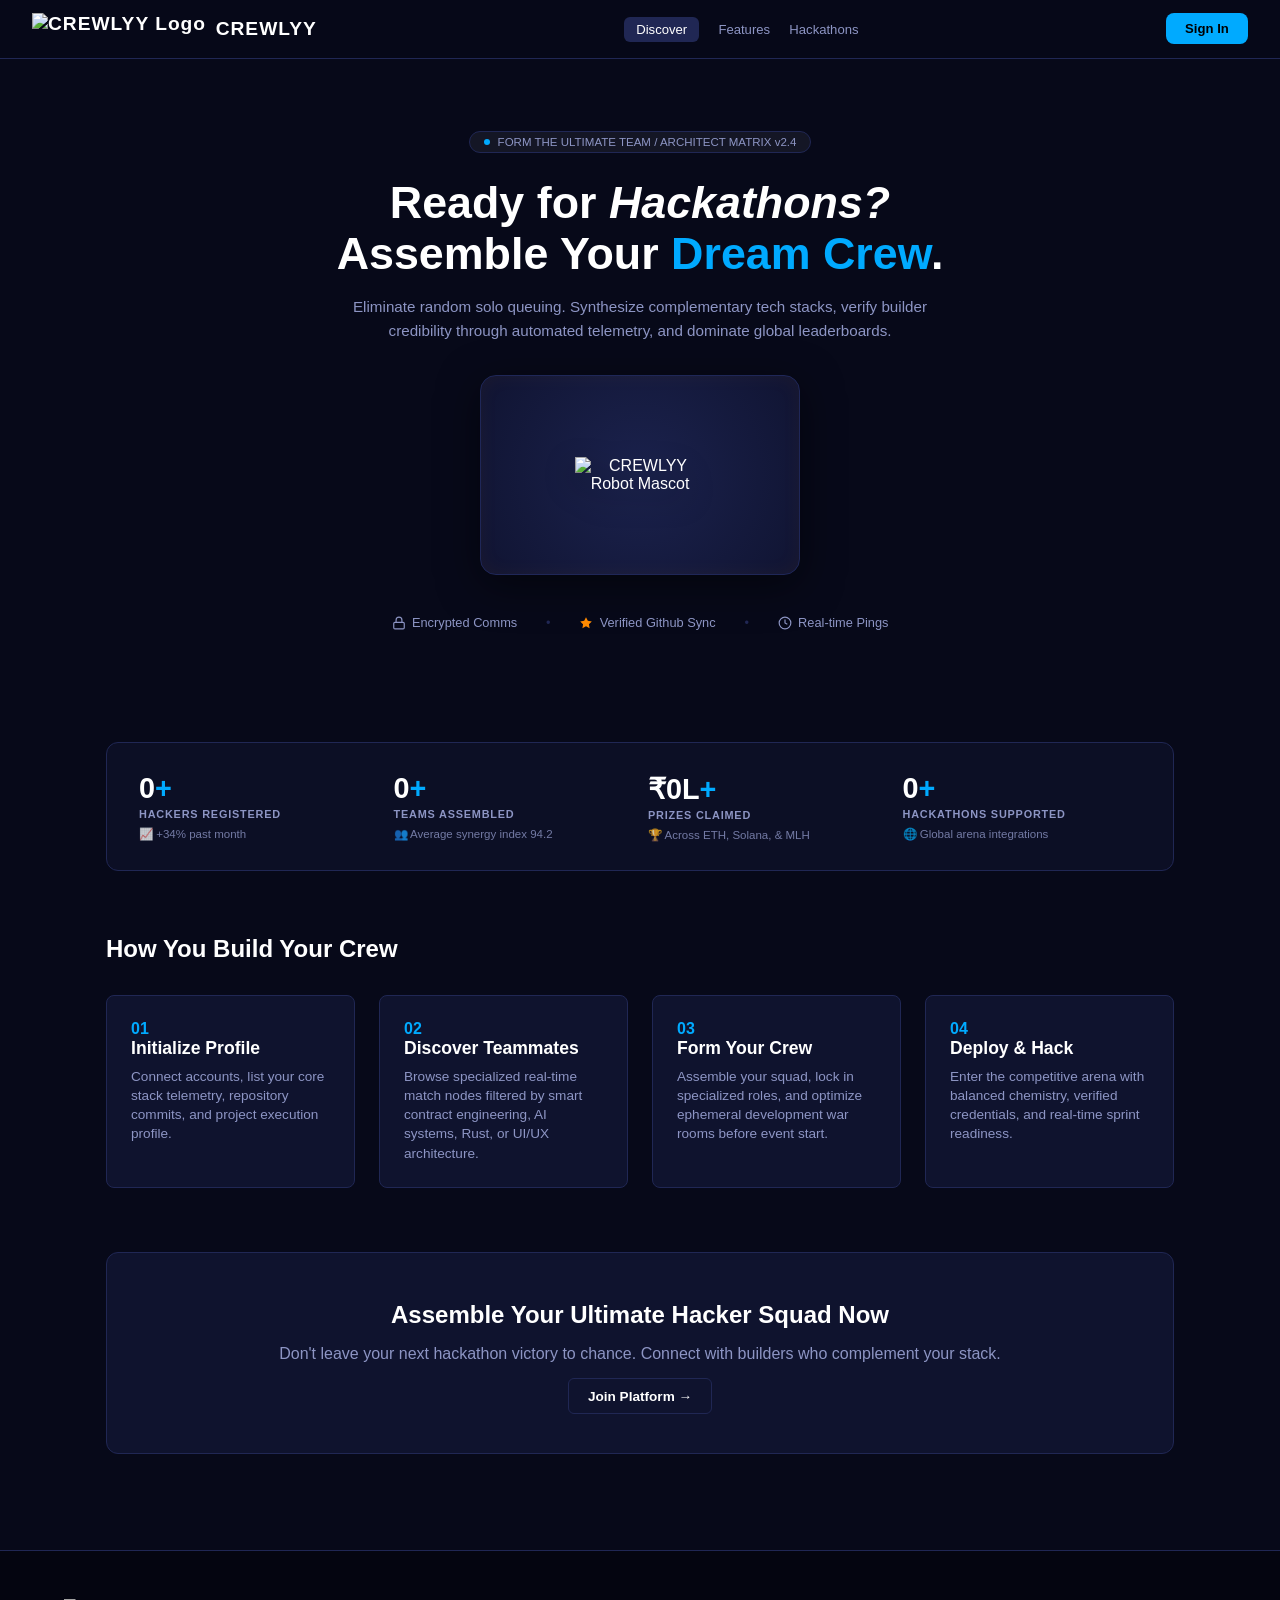
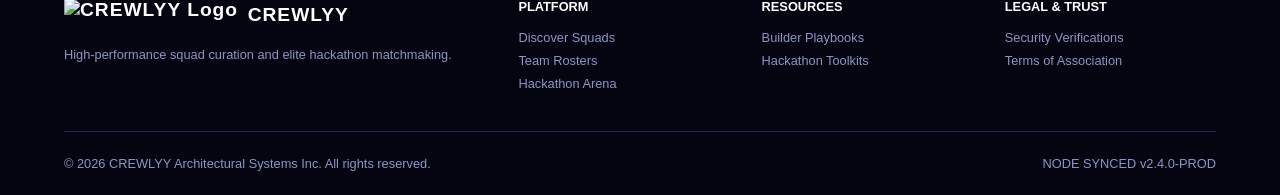
==== homepage.html @ 54bedab5 "feat: added home page" ====
<!DOCTYPE html>
<html lang="en">
<head>
  <meta charset="UTF-8">
  <meta name="viewport" content="width=device-width, initial-scale=1.0">
  <title>CREWLYY - Home</title>
  <style>
    :root {
      --bg-dark: #070919;
      --bg-card: #0f132e;
      --bg-input: #171c42;
      --primary-accent: #00aaff;
      --primary-accent-hover: #00aaff;
      --blue-accent: #202754;
      --text-main: #ffffff;
      --text-muted: #8d95c4;
      --border-color: #202754;
      --tag-bg: #1c2352;
    }

    * { box-sizing: border-box; margin: 0; padding: 0; font-family: -apple-system, BlinkMacSystemFont, "Segoe UI", Roboto, sans-serif; }
    body { background-color: var(--bg-dark); color: var(--text-main); min-height: 100vh; display: flex; flex-direction: column; }
    a { color: inherit; text-decoration: none; }

    .header {
      display: flex; align-items: center; justify-content: space-between;
      padding: 0.8rem 2rem; background-color: rgba(7, 9, 25, 0.95);
      border-bottom: 1px solid var(--border-color); position: sticky; top: 0; z-index: 1000;
    }
    .logo { font-weight: 800; font-size: 1.2rem; letter-spacing: 1px; color: #fff; display: flex; align-items: center; gap: 0.6rem; }
    .logo-img { height: 32px; width: auto; object-fit: contain; }
    .nav-links { display: flex; gap: 1.2rem; list-style: none; align-items: center; }
    .nav-links a { font-size: 0.82rem; color: var(--text-muted); transition: color 0.2s; }
    .nav-links a:hover, .nav-links a.active { color: #fff; }
    .nav-links a.discover-pill { background: var(--blue-accent); color: #fff; padding: 5px 12px; border-radius: 6px; }

    .btn-primary {
      background-color: var(--primary-accent); color: #000; font-weight: 700;
      padding: 0.75rem 1.6rem; border-radius: 8px; border: none; cursor: pointer;
      display: inline-flex; align-items: center; gap: 0.5rem; font-size: 0.85rem; transition: all 0.2s;
    }
    .btn-primary:hover { background-color: var(--primary-accent-hover); transform: translateY(-1px); }
    .btn-secondary { background-color: var(--bg-card); color: #fff; border: 1px solid var(--border-color); padding: 0.6rem 1.2rem; border-radius: 6px; cursor: pointer; font-size: 0.85rem; font-weight: 600; }

    .container { max-width: 1100px; margin: 0 auto; padding: 2rem 1rem; width: 100%; }
    .hero { text-align: center; padding: 2.5rem 1rem 1rem; }
    .hero-badge { display: inline-flex; align-items: center; gap: 0.5rem; background: rgba(255, 255, 255, 0.05); border: 1px solid var(--border-color); border-radius: 20px; padding: 4px 14px; font-size: 0.72rem; color: var(--text-muted); margin-bottom: 1.5rem; }
    .hero-badge span.dot { width: 6px; height: 6px; background-color: var(--primary-accent); border-radius: 50%; }
    .hero h1 { font-size: 2.8rem; margin-bottom: 1rem; font-weight: 700; }
    .hero h1 .highlight { color: var(--primary-accent); }
    .hero p { color: var(--text-muted); max-width: 620px; margin: 0 auto 2rem; line-height: 1.6; font-size: 0.95rem; }

    .hero-robot-card {
      width: 320px; height: 200px; background: radial-gradient(circle at center, #1b224d 0%, #101432 100%);
      border: 1px solid #1f2758; border-radius: 16px; margin: 0 auto 2.5rem;
      display: flex; align-items: center; justify-content: center;
      box-shadow: 0 10px 40px rgba(0,0,0,0.5), inset 0 0 20px rgba(255,138,0,0.05);
    }
    .hero-robot-card img { width: 130px; height: auto; filter: drop-shadow(0 10px 15px rgba(0,0,0,0.4)); }

    .hero-trust-bar { display: flex; justify-content: center; align-items: center; gap: 1.8rem; font-size: 0.8rem; color: var(--text-muted); margin-bottom: 4rem; }
    .hero-trust-item { display: flex; align-items: center; gap: 0.4rem; }

    .metrics-grid {
      display: grid; grid-template-columns: repeat(4, 1fr); gap: 1rem;
      background: rgba(15, 19, 46, 0.6); padding: 1.8rem 2rem; border-radius: 12px;
      border: 1px solid var(--border-color); margin: 2rem 0 4rem; text-align: left;
    }
    .metric-number { font-size: 1.8rem; font-weight: 700; color: #fff; margin-bottom: 0.2rem; }
    .metric-label { font-size: 0.68rem; color: var(--text-muted); letter-spacing: 0.8px; font-weight: 600; margin-bottom: 0.4rem; }
    .metric-sub { font-size: 0.72rem; color: var(--text-muted); opacity: 0.8; }

    .card-grid { display: grid; grid-template-columns: repeat(auto-fit, minmax(240px, 1fr)); gap: 1.5rem; margin: 2rem 0; }
    .card { background-color: var(--bg-card); border: 1px solid var(--border-color); border-radius: 8px; padding: 1.5rem; }
    .card h3 { margin-bottom: 0.5rem; font-size: 1.1rem; }
    .card p { color: var(--text-muted); font-size: 0.85rem; line-height: 1.4; }

    footer { margin-top: auto; background-color: #040510; border-top: 1px solid var(--border-color); padding: 3rem 4rem 1.5rem; font-size: 0.8rem; color: var(--text-muted); }
    .footer-grid { display: grid; grid-template-columns: 2fr 1fr 1fr 1fr; gap: 2rem; margin-bottom: 2rem; }
    .footer-col h4 { color: #fff; margin-bottom: 1rem; }
    .footer-col ul { list-style: none; }
    .footer-col ul li { margin-bottom: 0.5rem; }
    .footer-bottom { display: flex; justify-content: space-between; border-top: 1px solid var(--border-color); padding-top: 1.5rem; }

    @media (max-width: 900px) {
      .metrics-grid, .footer-grid { grid-template-columns: 1fr; }
      .header { padding: 1rem; flex-direction: column; gap: 1rem; }
    }
  </style>
</head>
<body>

  <header class="header">
    <a href="index.html" class="logo">
      <img src="https://raw.githubusercontent.com/LakshayaGoyat/My-Website/96bede6ef9c893cb49f377a97ad0f51a86cdd0f8/Robot.png" alt="CREWLYY Logo" class="logo-img">
      CREWLYY
    </a>
    <ul class="nav-links">
      <li><a href="discover.html" class="discover-pill">Discover</a></li>
      <li><a href="coming-soon.html">Features</a></li>
      <li><a href="coming-soon.html">Hackathons</a></li>
    </ul>
    <div class="nav-right">
      <a href="login.html" class="btn-primary" style="padding: 0.5rem 1.2rem; font-size:0.82rem;">Sign In</a>
    </div>
  </header>

  <main class="container">
    <section class="hero">
      <div class="hero-badge">
        <span class="dot"></span> FORM THE ULTIMATE TEAM / ARCHITECT MATRIX v2.4
      </div>
      
      <h1>Ready for <i>Hackathons?</i><br>Assemble Your <span class="highlight">Dream Crew</span>.</h1>
      <p>Eliminate random solo queuing. Synthesize complementary tech stacks, verify builder credibility through automated telemetry, and dominate global leaderboards.</p>

      <div class="hero-robot-card">
        <img src="https://raw.githubusercontent.com/LakshayaGoyat/My-Website/96bede6ef9c893cb49f377a97ad0f51a86cdd0f8/Robot.png" alt="CREWLYY Robot Mascot">
      </div>

      <div class="hero-trust-bar">
        <div class="hero-trust-item">
          <svg width="14" height="14" viewBox="0 0 24 24" fill="none" stroke="currentColor" stroke-width="2"><rect x="3" y="11" width="18" height="11" rx="2" ry="2"></rect><path d="M7 11V7a5 5 0 0 1 10 0v4"></path></svg>
          Encrypted Comms
        </div>
        <span style="color:var(--border-color);">•</span>
        <div class="hero-trust-item">
          <svg width="14" height="14" viewBox="0 0 24 24" fill="currentColor" color="#ff8a00"><path d="M12 2l3.09 6.26L22 9.27l-5 4.87 1.18 6.88L12 17.77l-6.18 3.25L7 14.14 2 9.27l6.91-1.01L12 2z"/></svg>
          Verified Github Sync
        </div>
        <span style="color:var(--border-color);">•</span>
        <div class="hero-trust-item">
          <svg width="14" height="14" viewBox="0 0 24 24" fill="none" stroke="currentColor" stroke-width="2"><circle cx="12" cy="12" r="10"></circle><polyline points="12 6 12 12 16 14"></polyline></svg>
          Real-time Pings
        </div>
      </div>
    </section>

    <div class="metrics-grid">
      <div>
        <div class="metric-number">0<span style="color:var(--primary-accent);">+</span></div>
        <div class="metric-label">HACKERS REGISTERED</div>
        <div class="metric-sub">📈 +34% past month</div>
      </div>
      <div>
        <div class="metric-number">0<span style="color:var(--primary-accent);">+</span></div>
        <div class="metric-label">TEAMS ASSEMBLED</div>
        <div class="metric-sub">👥 Average synergy index 94.2</div>
      </div>
      <div>
        <div class="metric-number">₹0L<span style="color:var(--primary-accent);">+</span></div>
        <div class="metric-label">PRIZES CLAIMED</div>
        <div class="metric-sub">🏆 Across ETH, Solana, & MLH</div>
      </div>
      <div>
        <div class="metric-number">0<span style="color:var(--primary-accent);">+</span></div>
        <div class="metric-label">HACKATHONS SUPPORTED</div>
        <div class="metric-sub">🌐 Global arena integrations</div>
      </div>
    </div>

    <section id="features" style="margin-top: 4rem;">
      <h2 style="font-size:1.5rem; margin-bottom:1.5rem;">How You Build Your Crew</h2>
      <div class="card-grid">
        <div class="card">
          <span style="color:var(--primary-accent); font-weight:bold;">01</span>
          <h3>Initialize Profile</h3>
          <p>Connect accounts, list your core stack telemetry, repository commits, and project execution profile.</p>
        </div>
        <div class="card">
          <span style="color:var(--primary-accent); font-weight:bold;">02</span>
          <h3>Discover Teammates</h3>
          <p>Browse specialized real-time match nodes filtered by smart contract engineering, AI systems, Rust, or UI/UX architecture.</p>
        </div>
        <div class="card">
          <span style="color:var(--primary-accent); font-weight:bold;">03</span>
          <h3>Form Your Crew</h3>
          <p>Assemble your squad, lock in specialized roles, and optimize ephemeral development war rooms before event start.</p>
        </div>
        <div class="card">
          <span style="color:var(--primary-accent); font-weight:bold;">04</span>
          <h3>Deploy & Hack</h3>
          <p>Enter the competitive arena with balanced chemistry, verified credentials, and real-time sprint readiness.</p>
        </div>
      </div>
    </section>

    <section style="background: var(--bg-card); padding: 3rem; border-radius:12px; border:1px solid var(--border-color); text-align:center; margin: 4rem 0;">
      <h2>Assemble Your Ultimate Hacker Squad Now</h2>
      <p style="color:var(--text-muted); margin: 1rem 0 1.5rem;">Don't leave your next hackathon victory to chance. Connect with builders who complement your stack.</p>
      <a href="login.html" class="btn-secondary">Join Platform &rarr;</a>
    </section>
  </main>

  <footer>
    <div class="footer-grid">
      <div class="footer-col">
        <div class="logo" style="margin-bottom:1rem;">
          <img src="https://raw.githubusercontent.com/LakshayaGoyat/My-Website/96bede6ef9c893cb49f377a97ad0f51a86cdd0f8/Robot.png" alt="CREWLYY Logo" class="logo-img">
          CREWLYY
        </div>
        <p>High-performance squad curation and elite hackathon matchmaking.</p>
      </div>
      <div class="footer-col">
        <h4>PLATFORM</h4>
        <ul>
          <li><a href="discover.html">Discover Squads</a></li>
          <li><a href="builder.html">Team Rosters</a></li>
          <li><a href="coming-soon.html">Hackathon Arena</a></li>
        </ul>
      </div>
      <div class="footer-col">
        <h4>RESOURCES</h4>
        <ul>
          <li><a href="coming-soon.html">Builder Playbooks</a></li>
          <li><a href="coming-soon.html">Hackathon Toolkits</a></li>
        </ul>
      </div>
      <div class="footer-col">
        <h4>LEGAL & TRUST</h4>
        <ul>
          <li><a href="coming-soon.html">Security Verifications</a></li>
          <li><a href="coming-soon.html">Terms of Association</a></li>
        </ul>
      </div>
    </div>
    <div class="footer-bottom">
      <div>© 2026 CREWLYY Architectural Systems Inc. All rights reserved.</div>
      <div>NODE SYNCED v2.4.0-PROD</div>
    </div>
  </footer>

</body>
</html>
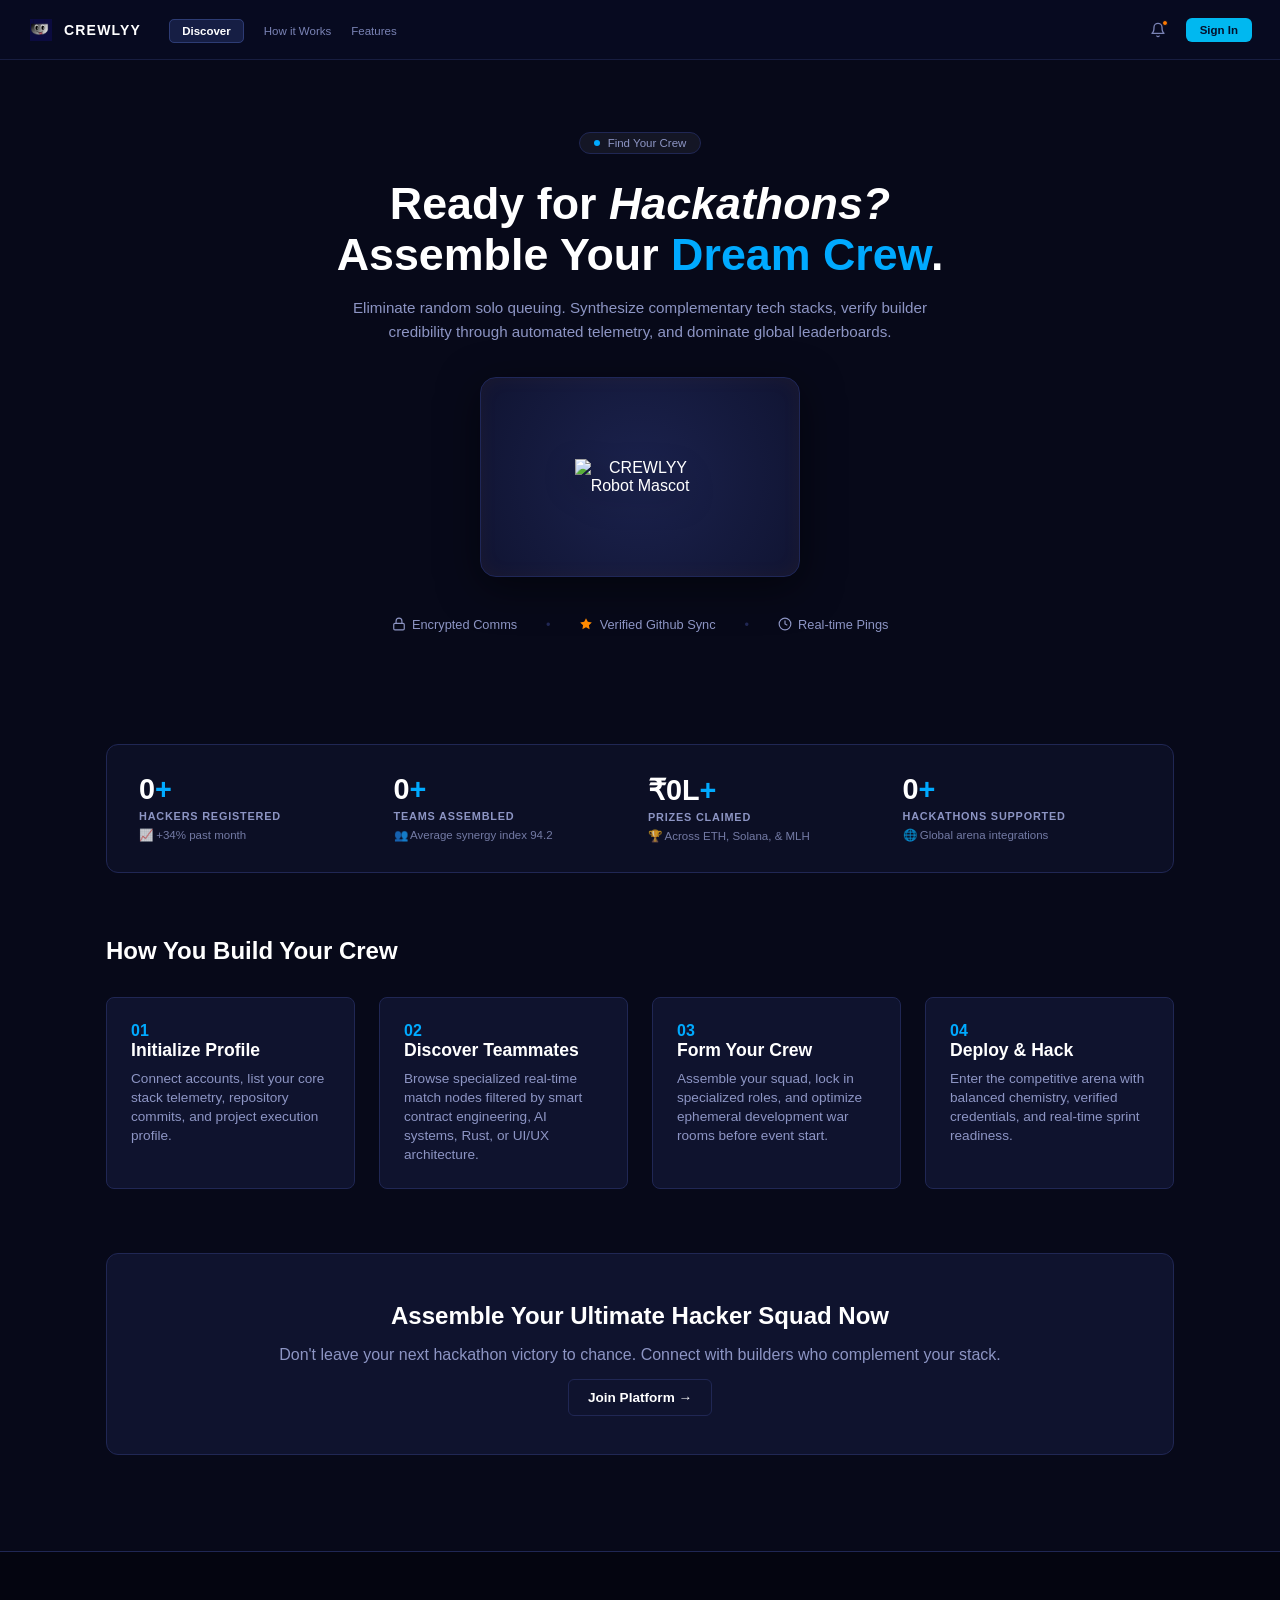
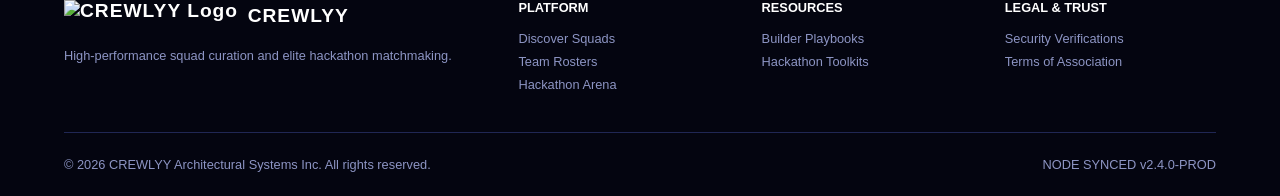
==== commit 7fe181d9: "feat: added profile page and uniform navbar" ====
--- a/homepage.html
+++ b/homepage.html
@@ -3,7 +3,8 @@
 <head>
   <meta charset="UTF-8">
   <meta name="viewport" content="width=device-width, initial-scale=1.0">
-  <title>CREWLYY - Home</title>
+  <link rel="stylesheet" href="css/navbar.css">
+  <script src="js/navbar.js" defer></script>
   <style>
     :root {
       --bg-dark: #070919;
@@ -90,25 +91,67 @@
 </head>
 <body>
 
-  <header class="header">
-    <a href="index.html" class="logo">
-      <img src="https://raw.githubusercontent.com/LakshayaGoyat/My-Website/96bede6ef9c893cb49f377a97ad0f51a86cdd0f8/Robot.png" alt="CREWLYY Logo" class="logo-img">
-      CREWLYY
-    </a>
-    <ul class="nav-links">
-      <li><a href="discover.html" class="discover-pill">Discover</a></li>
-      <li><a href="coming-soon.html">Features</a></li>
-      <li><a href="coming-soon.html">Hackathons</a></li>
-    </ul>
-    <div class="nav-right">
-      <a href="login.html" class="btn-primary" style="padding: 0.5rem 1.2rem; font-size:0.82rem;">Sign In</a>
-    </div>
+  <!-- Top Global Navigation Bar -->
+  <header class="tb-navbar">
+    <div class="tb-nav-left">
+      <a href="homepage.html" class="tb-brand" aria-label="Crewlyy Home">
+        <div class="tb-brand-logo">
+          <img src="images/robot_logo.png" alt="Crewlyy Mascot" width="22" height="22">
+        </div>
+        <span class="tb-brand-name">CREWLYY</span>
+      </a>
+
+      <nav aria-label="Main Navigation">
+        <ul class="tb-nav-links">
+          <li class="tb-nav-item active-box"><a href="homepage.html">Discover</a></li>
+          <li class="tb-nav-item"><a href="#features">How it Works</a></li>
+          <li class="tb-nav-item"><a href="#features">Features</a></li>
+        
+        </ul>
+      </nav>
+    </div>
+
+    <div class="tb-nav-right">
+      <!-- Search Input -->
+      <!-- <div class="tb-search-box" role="search">
+        <svg width="13" height="13" viewBox="0 0 24 24" fill="none" stroke="currentColor" stroke-width="2.5" stroke-linecap="round" stroke-linejoin="round" aria-hidden="true">
+          <circle cx="11" cy="11" r="8"></circle>
+          <line x1="21" y1="21" x2="16.65" y2="16.65"></line>
+        </svg>
+        <input type="text" class="tb-search-input" id="global-search" placeholder="Search teams, projects..." aria-label="Search teams, projects">
+        <kbd class="tb-kbd">⌘ K</kbd>
+      </div> -->
+
+      <!-- Notifications -->
+      <button class="tb-notification-btn" id="notif-btn" type="button" aria-label="Notifications">
+        <svg width="16" height="16" viewBox="0 0 24 24" fill="none" stroke="currentColor" stroke-width="2" stroke-linecap="round" stroke-linejoin="round" aria-hidden="true">
+          <path d="M18 8A6 6 0 0 0 6 8c0 7-3 9-3 9h18s-3-2-3-9"></path>
+          <path d="M13.73 21a2 2 0 0 1-3.46 0"></path>
+        </svg>
+        <span class="tb-notif-dot" aria-hidden="true"></span>
+      </button>
+
+      <!-- Create Team Button -->
+      <button class="tb-btn-create-team" id="create-team-btn" type="button" onclick="window.location.href='login.html'">
+        Sign In
+      </button>
+
+      <!-- User Profile
+      <div class="tb-user-profile" id="user-profile-menu" tabindex="0" role="button" aria-haspopup="true" aria-expanded="false" aria-label="User profile: Alex Morgan" onclick="window.location.href='profile.html'">
+        <img src="images/robot_logo.png" alt="Alex Morgan avatar" class="tb-user-avatar">
+        <div class="tb-user-meta">
+          <span class="tb-user-name">Alex Morgan</span>
+          <span class="tb-user-role">Lead Architect</span>
+        </div>
+        <span class="tb-user-chevron" aria-hidden="true">⌄</span>
+      </div>
+    </div> -->
   </header>
 
   <main class="container">
     <section class="hero">
       <div class="hero-badge">
-        <span class="dot"></span> FORM THE ULTIMATE TEAM / ARCHITECT MATRIX v2.4
+        <span class="dot"></span> Find Your Crew
       </div>
       
       <h1>Ready for <i>Hackathons?</i><br>Assemble Your <span class="highlight">Dream Crew</span>.</h1>
--- a/css/navbar.css
+++ b/css/navbar.css
@@ -0,0 +1,297 @@
+/* ==========================================================================
+   CREWLYY — Global Unified Navbar Styles
+   Standardized across all application pages
+   ========================================================================== */
+
+:root {
+  --tb-nav-bg: #070a20;
+  --tb-nav-border: rgba(40, 48, 96, 0.5);
+  --tb-nav-text-muted: #7a83b5;
+  --tb-nav-text-white: #ffffff;
+  --tb-nav-cyan: #00b8f0;
+  --tb-nav-cyan-hover: #1fd2ff;
+  --tb-nav-cyan-glow: rgba(0, 184, 240, 0.4);
+}
+
+.tb-navbar {
+  background: var(--tb-nav-bg);
+  border-bottom: 1px solid var(--tb-nav-border);
+  height: 60px;
+  padding: 0 28px;
+  display: flex;
+  align-items: center;
+  justify-content: space-between;
+  position: sticky;
+  top: 0;
+  z-index: 1000;
+  font-family: 'Inter', -apple-system, BlinkMacSystemFont, "Segoe UI", Roboto, sans-serif;
+  box-sizing: border-box;
+}
+
+.tb-navbar *,
+.tb-navbar *::before,
+.tb-navbar *::after {
+  box-sizing: border-box;
+}
+
+.tb-nav-left {
+  display: flex;
+  align-items: center;
+  gap: 28px;
+}
+
+.tb-brand {
+  display: flex;
+  align-items: center;
+  gap: 10px;
+  text-decoration: none;
+  cursor: pointer;
+  flex-shrink: 0;
+}
+
+.tb-brand-logo {
+  width: 26px;
+  height: 26px;
+  display: flex;
+  align-items: center;
+  justify-content: center;
+}
+
+.tb-brand-logo img {
+  width: 22px;
+  height: 22px;
+  object-fit: contain;
+  display: block;
+}
+
+.tb-brand-name {
+  color: var(--tb-nav-text-white);
+  font-size: 14px;
+  font-weight: 800;
+  letter-spacing: 1.2px;
+  font-family: 'Space Grotesk', 'Inter', sans-serif;
+}
+
+.tb-nav-links {
+  display: flex;
+  align-items: center;
+  gap: 20px;
+  list-style: none;
+  margin: 0;
+  padding: 0;
+}
+
+.tb-nav-item a {
+  color: var(--tb-nav-text-muted);
+  font-size: 11.5px;
+  font-weight: 500;
+  text-decoration: none;
+  transition: color 0.2s ease;
+  white-space: nowrap;
+}
+
+.tb-nav-item a:hover {
+  color: var(--tb-nav-text-white);
+}
+
+.tb-nav-item.active-box a {
+  background: rgba(32, 42, 88, 0.65);
+  border: 1px solid rgba(75, 95, 175, 0.45);
+  border-radius: 5px;
+  padding: 5px 12px;
+  color: var(--tb-nav-text-white);
+  font-weight: 600;
+}
+
+.tb-nav-right {
+  display: flex;
+  align-items: center;
+  gap: 14px;
+}
+
+.tb-search-box {
+  background: #0e1234;
+  border: 1px solid rgba(45, 55, 110, 0.6);
+  border-radius: 6px;
+  padding: 5px 10px 5px 12px;
+  display: flex;
+  align-items: center;
+  gap: 8px;
+  width: 210px;
+  transition: border-color 0.2s, background 0.2s;
+}
+
+.tb-search-box:focus-within {
+  border-color: var(--tb-nav-cyan);
+  background: #111640;
+}
+
+.tb-search-box svg {
+  color: #6a73a6;
+  flex-shrink: 0;
+}
+
+.tb-search-input {
+  background: transparent;
+  border: none;
+  outline: none;
+  color: var(--tb-nav-text-white);
+  font-size: 11px;
+  width: 100%;
+  font-family: inherit;
+}
+
+.tb-search-input::placeholder {
+  color: #6a73a6;
+}
+
+.tb-kbd {
+  background: #151b44;
+  border: 1px solid #232c66;
+  border-radius: 4px;
+  padding: 1px 5px;
+  font-size: 10px;
+  color: #7a83b5;
+  font-family: inherit;
+  flex-shrink: 0;
+  user-select: none;
+}
+
+.tb-notification-btn {
+  background: transparent;
+  border: none;
+  cursor: pointer;
+  position: relative;
+  display: flex;
+  align-items: center;
+  justify-content: center;
+  padding: 6px;
+  color: var(--tb-nav-text-muted);
+  transition: color 0.2s;
+}
+
+.tb-notification-btn:hover {
+  color: var(--tb-nav-text-white);
+}
+
+.tb-notif-dot {
+  position: absolute;
+  top: 4px;
+  right: 4px;
+  width: 6px;
+  height: 6px;
+  background-color: #ff7a00;
+  border-radius: 50%;
+  border: 1px solid var(--tb-nav-bg);
+}
+
+.tb-btn-create-team {
+  background: var(--tb-nav-cyan);
+  color: #04112c;
+  border: none;
+  border-radius: 6px;
+  padding: 6px 14px;
+  font-size: 11.5px;
+  font-weight: 700;
+  cursor: pointer;
+  display: inline-flex;
+  align-items: center;
+  justify-content: center;
+  white-space: nowrap;
+  text-decoration: none;
+  transition: background 0.2s, box-shadow 0.2s, transform 0.15s;
+  font-family: inherit;
+}
+
+.tb-btn-create-team:hover {
+  background: var(--tb-nav-cyan-hover);
+  box-shadow: 0 0 14px var(--tb-nav-cyan-glow);
+  transform: translateY(-1px);
+}
+
+.tb-user-profile {
+  display: flex;
+  align-items: center;
+  gap: 9px;
+  cursor: pointer;
+  padding: 4px 10px;
+  border-radius: 8px;
+  background: rgba(18, 22, 54, 0.6);
+  border: 1px solid rgba(48, 58, 120, 0.35);
+  transition: background 0.2s, border-color 0.2s, box-shadow 0.2s;
+  user-select: none;
+  text-decoration: none;
+}
+
+.tb-user-profile:hover {
+  background: rgba(30, 38, 88, 0.65);
+  border-color: rgba(80, 100, 190, 0.55);
+  box-shadow: 0 0 12px rgba(40, 60, 140, 0.25);
+}
+
+.tb-user-profile:focus-visible {
+  outline: 2px solid var(--tb-nav-cyan);
+  outline-offset: 2px;
+}
+
+.tb-user-avatar {
+  width: 26px;
+  height: 26px;
+  border-radius: 50%;
+  object-fit: cover;
+  border: 1px solid #2b3678;
+  display: block;
+}
+
+.tb-user-meta {
+  display: flex;
+  flex-direction: column;
+  line-height: 1.25;
+}
+
+.tb-user-name {
+  color: var(--tb-nav-text-white);
+  font-size: 11px;
+  font-weight: 600;
+  white-space: nowrap;
+}
+
+.tb-user-role {
+  color: var(--tb-nav-text-muted);
+  font-size: 9px;
+  white-space: nowrap;
+}
+
+.tb-user-chevron {
+  color: var(--tb-nav-text-muted);
+  font-size: 10px;
+  margin-left: 2px;
+}
+
+@media (max-width: 1080px) {
+  .tb-nav-links {
+    gap: 12px;
+  }
+  .tb-search-box {
+    width: 160px;
+  }
+}
+
+@media (max-width: 860px) {
+  .tb-navbar {
+    padding: 0 16px;
+    height: auto;
+    min-height: 56px;
+    flex-wrap: wrap;
+    gap: 10px;
+  }
+  .tb-nav-links {
+    order: 3;
+    width: 100%;
+    overflow-x: auto;
+    padding-bottom: 6px;
+  }
+  .tb-search-box {
+    display: none;
+  }
+}
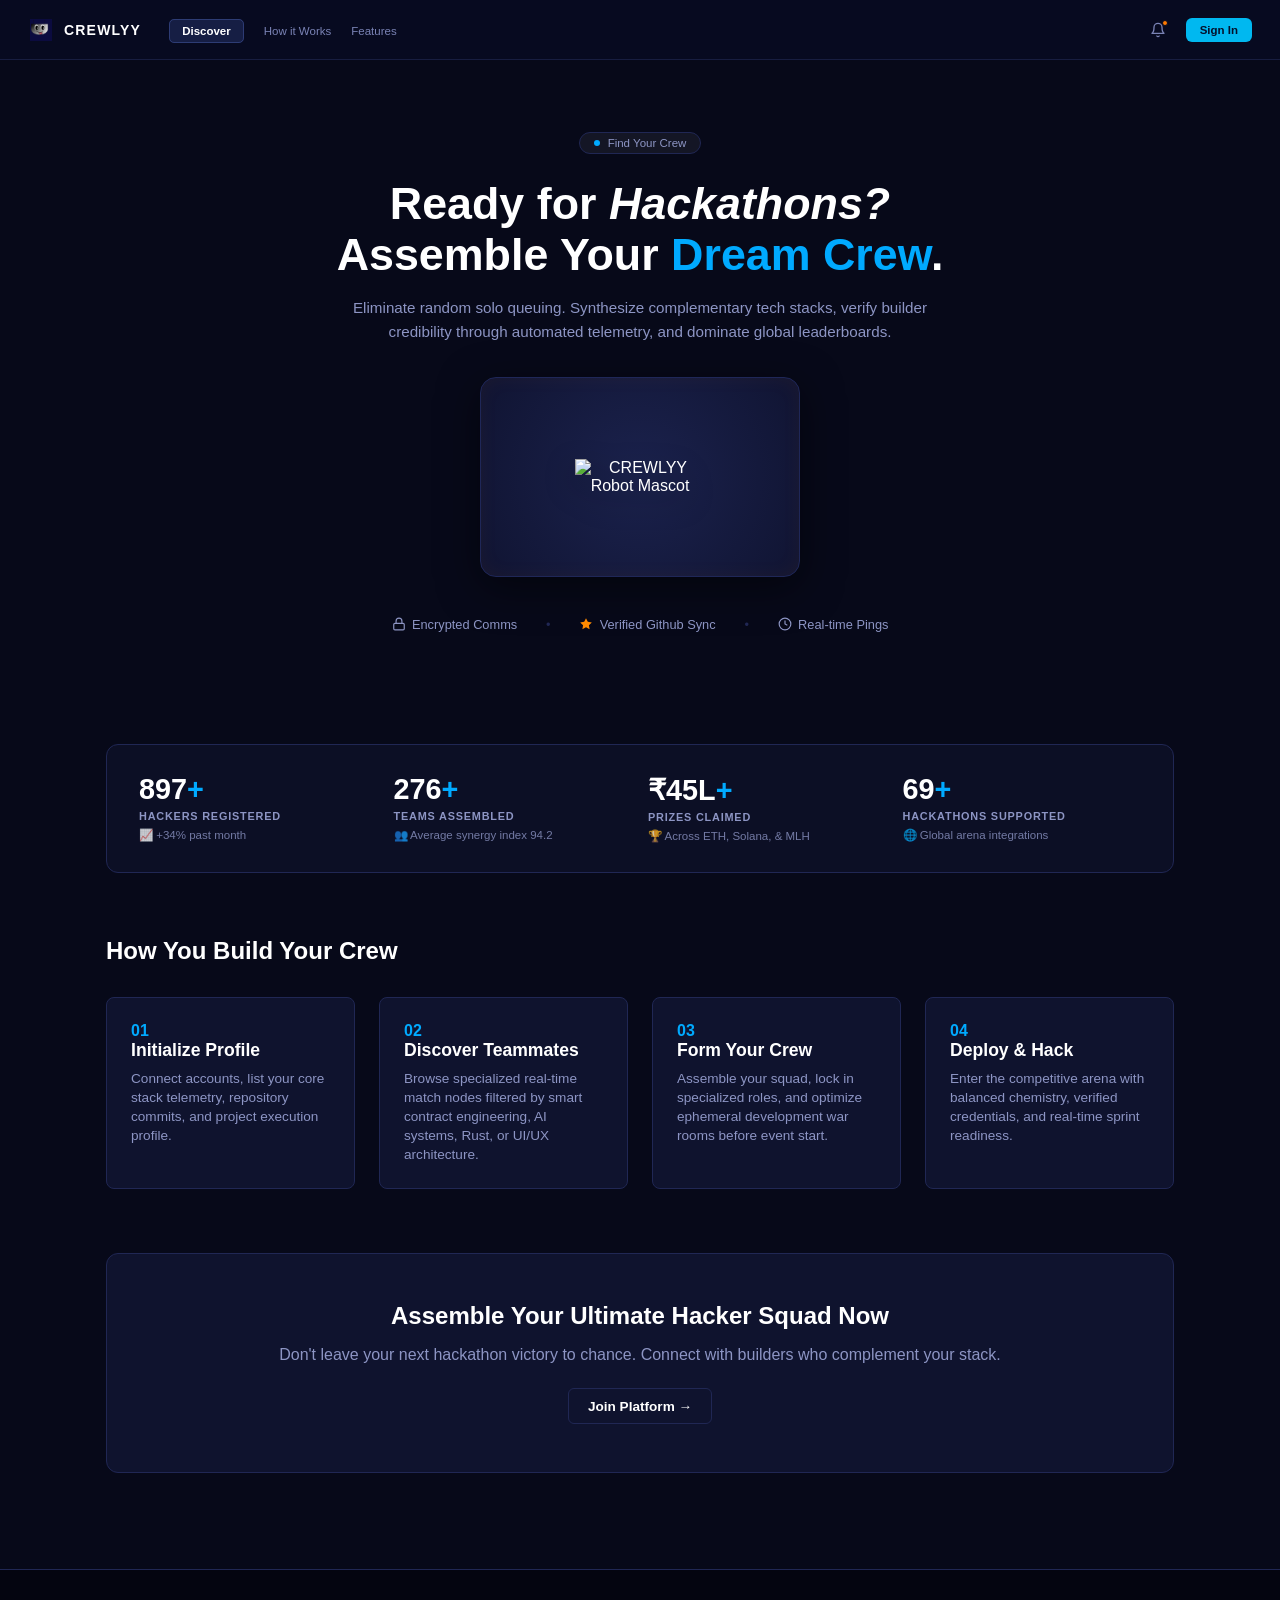
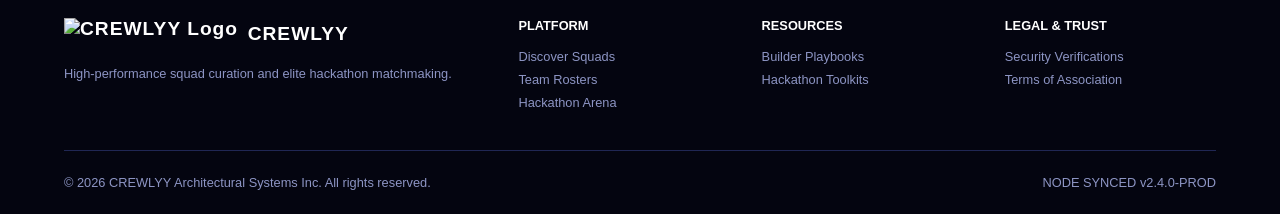
==== commit 041b24fe: "feat: separating js from html and css" ====
--- a/homepage.html
+++ b/homepage.html
@@ -3,8 +3,10 @@
 <head>
   <meta charset="UTF-8">
   <meta name="viewport" content="width=device-width, initial-scale=1.0">
+  <title>CREWLYY - Assemble Your Dream Crew</title>
   <link rel="stylesheet" href="css/navbar.css">
   <script src="js/navbar.js" defer></script>
+  <script src="js/homepage.js" defer></script>
   <style>
     :root {
       --bg-dark: #070919;
@@ -20,6 +22,7 @@
     }
 
     * { box-sizing: border-box; margin: 0; padding: 0; font-family: -apple-system, BlinkMacSystemFont, "Segoe UI", Roboto, sans-serif; }
+    html { scroll-behavior: smooth; }
     body { background-color: var(--bg-dark); color: var(--text-main); min-height: 100vh; display: flex; flex-direction: column; }
     a { color: inherit; text-decoration: none; }
 
@@ -41,7 +44,7 @@
       display: inline-flex; align-items: center; gap: 0.5rem; font-size: 0.85rem; transition: all 0.2s;
     }
     .btn-primary:hover { background-color: var(--primary-accent-hover); transform: translateY(-1px); }
-    .btn-secondary { background-color: var(--bg-card); color: #fff; border: 1px solid var(--border-color); padding: 0.6rem 1.2rem; border-radius: 6px; cursor: pointer; font-size: 0.85rem; font-weight: 600; }
+    .btn-secondary { background-color: var(--bg-card); color: #fff; border: 1px solid var(--border-color); padding: 0.6rem 1.2rem; border-radius: 6px; cursor: pointer; font-size: 0.85rem; font-weight: 600; display: inline-block; }
 
     .container { max-width: 1100px; margin: 0 auto; padding: 2rem 1rem; width: 100%; }
     .hero { text-align: center; padding: 2.5rem 1rem 1rem; }
@@ -87,6 +90,7 @@
       .metrics-grid, .footer-grid { grid-template-columns: 1fr; }
       .header { padding: 1rem; flex-direction: column; gap: 1rem; }
     }
+    
   </style>
 </head>
 <body>
@@ -106,22 +110,11 @@
           <li class="tb-nav-item active-box"><a href="homepage.html">Discover</a></li>
           <li class="tb-nav-item"><a href="#features">How it Works</a></li>
           <li class="tb-nav-item"><a href="#features">Features</a></li>
-        
         </ul>
       </nav>
     </div>
 
     <div class="tb-nav-right">
-      <!-- Search Input -->
-      <!-- <div class="tb-search-box" role="search">
-        <svg width="13" height="13" viewBox="0 0 24 24" fill="none" stroke="currentColor" stroke-width="2.5" stroke-linecap="round" stroke-linejoin="round" aria-hidden="true">
-          <circle cx="11" cy="11" r="8"></circle>
-          <line x1="21" y1="21" x2="16.65" y2="16.65"></line>
-        </svg>
-        <input type="text" class="tb-search-input" id="global-search" placeholder="Search teams, projects..." aria-label="Search teams, projects">
-        <kbd class="tb-kbd">⌘ K</kbd>
-      </div> -->
-
       <!-- Notifications -->
       <button class="tb-notification-btn" id="notif-btn" type="button" aria-label="Notifications">
         <svg width="16" height="16" viewBox="0 0 24 24" fill="none" stroke="currentColor" stroke-width="2" stroke-linecap="round" stroke-linejoin="round" aria-hidden="true">
@@ -131,21 +124,11 @@
         <span class="tb-notif-dot" aria-hidden="true"></span>
       </button>
 
-      <!-- Create Team Button -->
-      <button class="tb-btn-create-team" id="create-team-btn" type="button" onclick="window.location.href='login.html'">
+      <!-- Sign In Button (Controlled by js/main.js) -->
+      <button class="tb-btn-create-team" id="create-team-btn" type="button">
         Sign In
       </button>
-
-      <!-- User Profile
-      <div class="tb-user-profile" id="user-profile-menu" tabindex="0" role="button" aria-haspopup="true" aria-expanded="false" aria-label="User profile: Alex Morgan" onclick="window.location.href='profile.html'">
-        <img src="images/robot_logo.png" alt="Alex Morgan avatar" class="tb-user-avatar">
-        <div class="tb-user-meta">
-          <span class="tb-user-name">Alex Morgan</span>
-          <span class="tb-user-role">Lead Architect</span>
-        </div>
-        <span class="tb-user-chevron" aria-hidden="true">⌄</span>
-      </div>
-    </div> -->
+    </div>
   </header>
 
   <main class="container">
@@ -181,22 +164,22 @@
 
     <div class="metrics-grid">
       <div>
-        <div class="metric-number">0<span style="color:var(--primary-accent);">+</span></div>
+        <div class="metric-number"><span class="counter" data-target="1250">0</span><span style="color:var(--primary-accent);">+</span></div>
         <div class="metric-label">HACKERS REGISTERED</div>
         <div class="metric-sub">📈 +34% past month</div>
       </div>
       <div>
-        <div class="metric-number">0<span style="color:var(--primary-accent);">+</span></div>
+        <div class="metric-number"><span class="counter" data-target="340">0</span><span style="color:var(--primary-accent);">+</span></div>
         <div class="metric-label">TEAMS ASSEMBLED</div>
         <div class="metric-sub">👥 Average synergy index 94.2</div>
       </div>
       <div>
-        <div class="metric-number">₹0L<span style="color:var(--primary-accent);">+</span></div>
+        <div class="metric-number">₹<span class="counter" data-target="45">0</span>L<span style="color:var(--primary-accent);">+</span></div>
         <div class="metric-label">PRIZES CLAIMED</div>
         <div class="metric-sub">🏆 Across ETH, Solana, & MLH</div>
       </div>
       <div>
-        <div class="metric-number">0<span style="color:var(--primary-accent);">+</span></div>
+        <div class="metric-number"><span class="counter" data-target="85">0</span><span style="color:var(--primary-accent);">+</span></div>
         <div class="metric-label">HACKATHONS SUPPORTED</div>
         <div class="metric-sub">🌐 Global arena integrations</div>
       </div>
